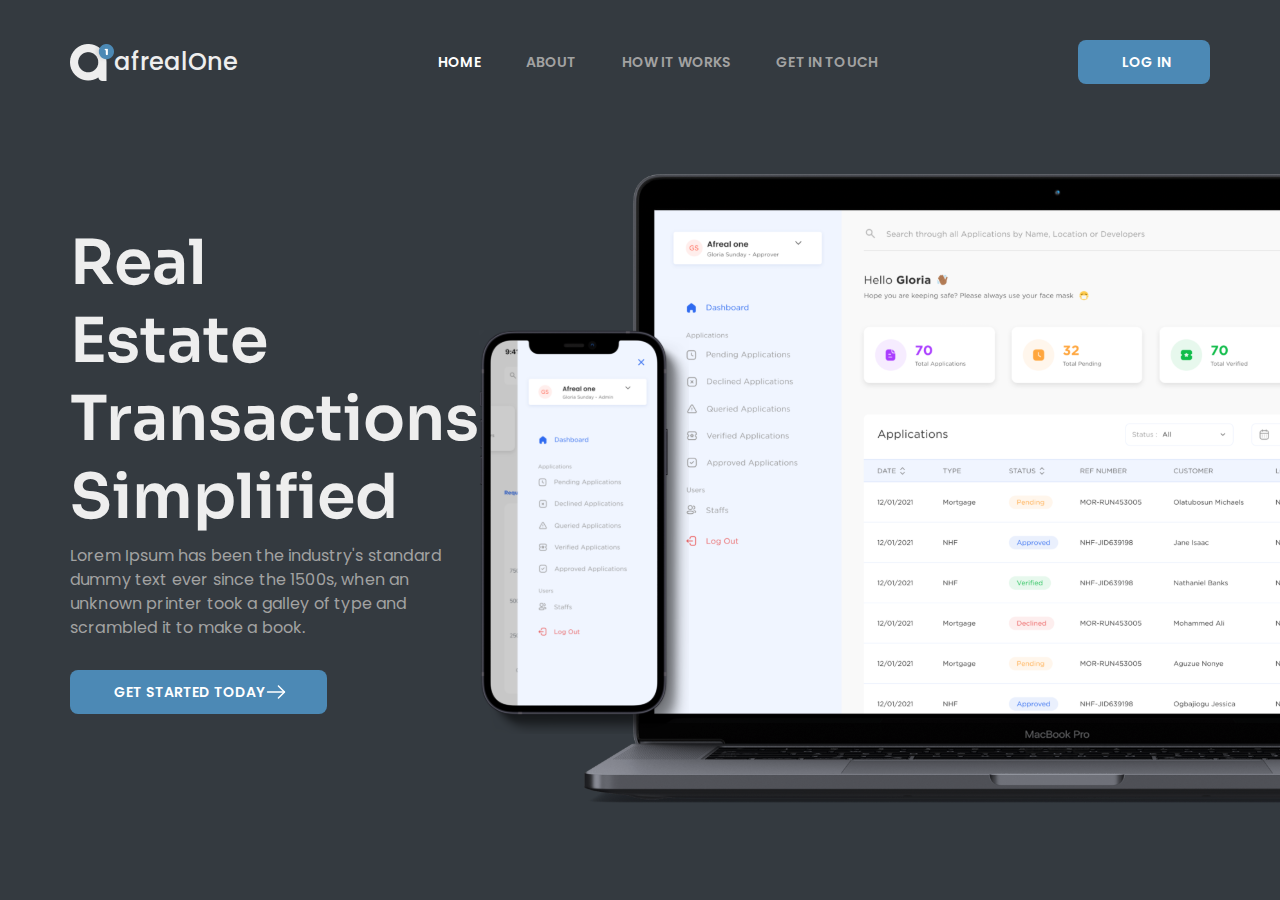
==== index.html @ ed039024 "home page and links" ====
<!DOCTYPE html>
<html lang="en">
  <head>
    <meta charset="UTF-8" />
    <meta http-equiv="X-UA-Compatible" content="IE=edge" />
    <meta name="viewport" content="width=device-width, initial-scale=1.0" />
    <link rel="stylesheet" href="./styles/main.css" />
    <link rel="stylesheet" href="./styles/bootstrap.min.css" />
    <title>Home</title>
  </head>
  <body style="background: #343a40">
    <!-- navbar -->
    <nav class="navbar-header">
      <div class="nav-logo">
        <img src="./images/logo.png" alt="" />
        <span class="logo-text">afrealOne</span>
      </div>
      <div>
        <a class="li_text active">Home</a>
        <a class="li_text">about</a>
        <a class="li_text">how it works</a>
        <a class="li_text">get in touch</a>
      </div>
      <div>
        <a class="b_button" href="/login.html">
          <span class="b_button_text"> LOG IN </span>
        </a>
      </div>
    </nav>
    <!-- end navbar -->

    <div style="display: flex; padding-top: 50px;">
      <div style="padding-left: 70px; padding-top: 50px;">
        <h1
          style="
            font-family: Sora;
            font-style: normal;
            font-weight: 600;
            font-size: 62px;
            line-height: 78px;

            color: #eeeeee;
          "
        >
          Real <br />
          Estate <br />
          Transactions <br />
          Simplified
        </h1>
        <p
          style="
            width: 376px;
            font-family: Poppins;
            font-style: normal;
            font-weight: normal;
            font-size: 16px;
            line-height: 24px;
            /* or 150% */

            letter-spacing: 0.01em;

            color: #a2a2a2;
          "
        >
          Lorem Ipsum has been the industry's standard dummy text ever since the
          1500s, when an unknown printer took a galley of type and scrambled it
          to make a book.
        </p>
        <a style="margin-top: 30px;" class="b_button" href="/signup.html">
          <span class="b_button_text"> GET STARTED TODAY </span>
          <svg
            width="24"
            height="24"
            viewBox="0 0 24 24"
            fill="none"
            xmlns="http://www.w3.org/2000/svg"
          >
            <path
              d="M14.43 18.82C14.24 18.82 14.05 18.75 13.9 18.6C13.61 18.31 13.61 17.83 13.9 17.54L19.44 12L13.9 6.46C13.61 6.17 13.61 5.69 13.9 5.4C14.19 5.11 14.67 5.11 14.96 5.4L21.03 11.47C21.32 11.76 21.32 12.24 21.03 12.53L14.96 18.6C14.81 18.75 14.62 18.82 14.43 18.82Z"
              fill="white"
            />
            <path
              d="M20.33 12.75H3.5C3.09 12.75 2.75 12.41 2.75 12C2.75 11.59 3.09 11.25 3.5 11.25H20.33C20.74 11.25 21.08 11.59 21.08 12C21.08 12.41 20.74 12.75 20.33 12.75Z"
              fill="white"
            />
          </svg>
        </a>
      </div>
      <!-- img -->
    <div style="    display: flex;
    justify-content: flex-end;
    width: 100%;">
        <svg width="874" height="632" viewBox="0 0 874 632" fill="none" xmlns="http://www.w3.org/2000/svg" xmlns:xlink="http://www.w3.org/1999/xlink">
            <rect x="105" width="1110" height="632" fill="url(#pattern0)"/>
            <rect y="156" width="210" height="404" fill="url(#pattern1)"/>
            <defs>
            <pattern id="pattern0" patternContentUnits="objectBoundingBox" width="1" height="1">
            <use xlink:href="#image0" transform="translate(0 -0.000207422) scale(0.000290023 0.000509376)"/>
            </pattern>
            <pattern id="pattern1" patternContentUnits="objectBoundingBox" width="1" height="1">
            <use xlink:href="#image1" transform="scale(0.000507614 0.000263435)"/>
            </pattern>
            <image id="image0" width="3448" height="1964" xlink:href="[data-uri]"/>
            <image id="image1" width="2062" height="3932" xlink:href="[data-uri]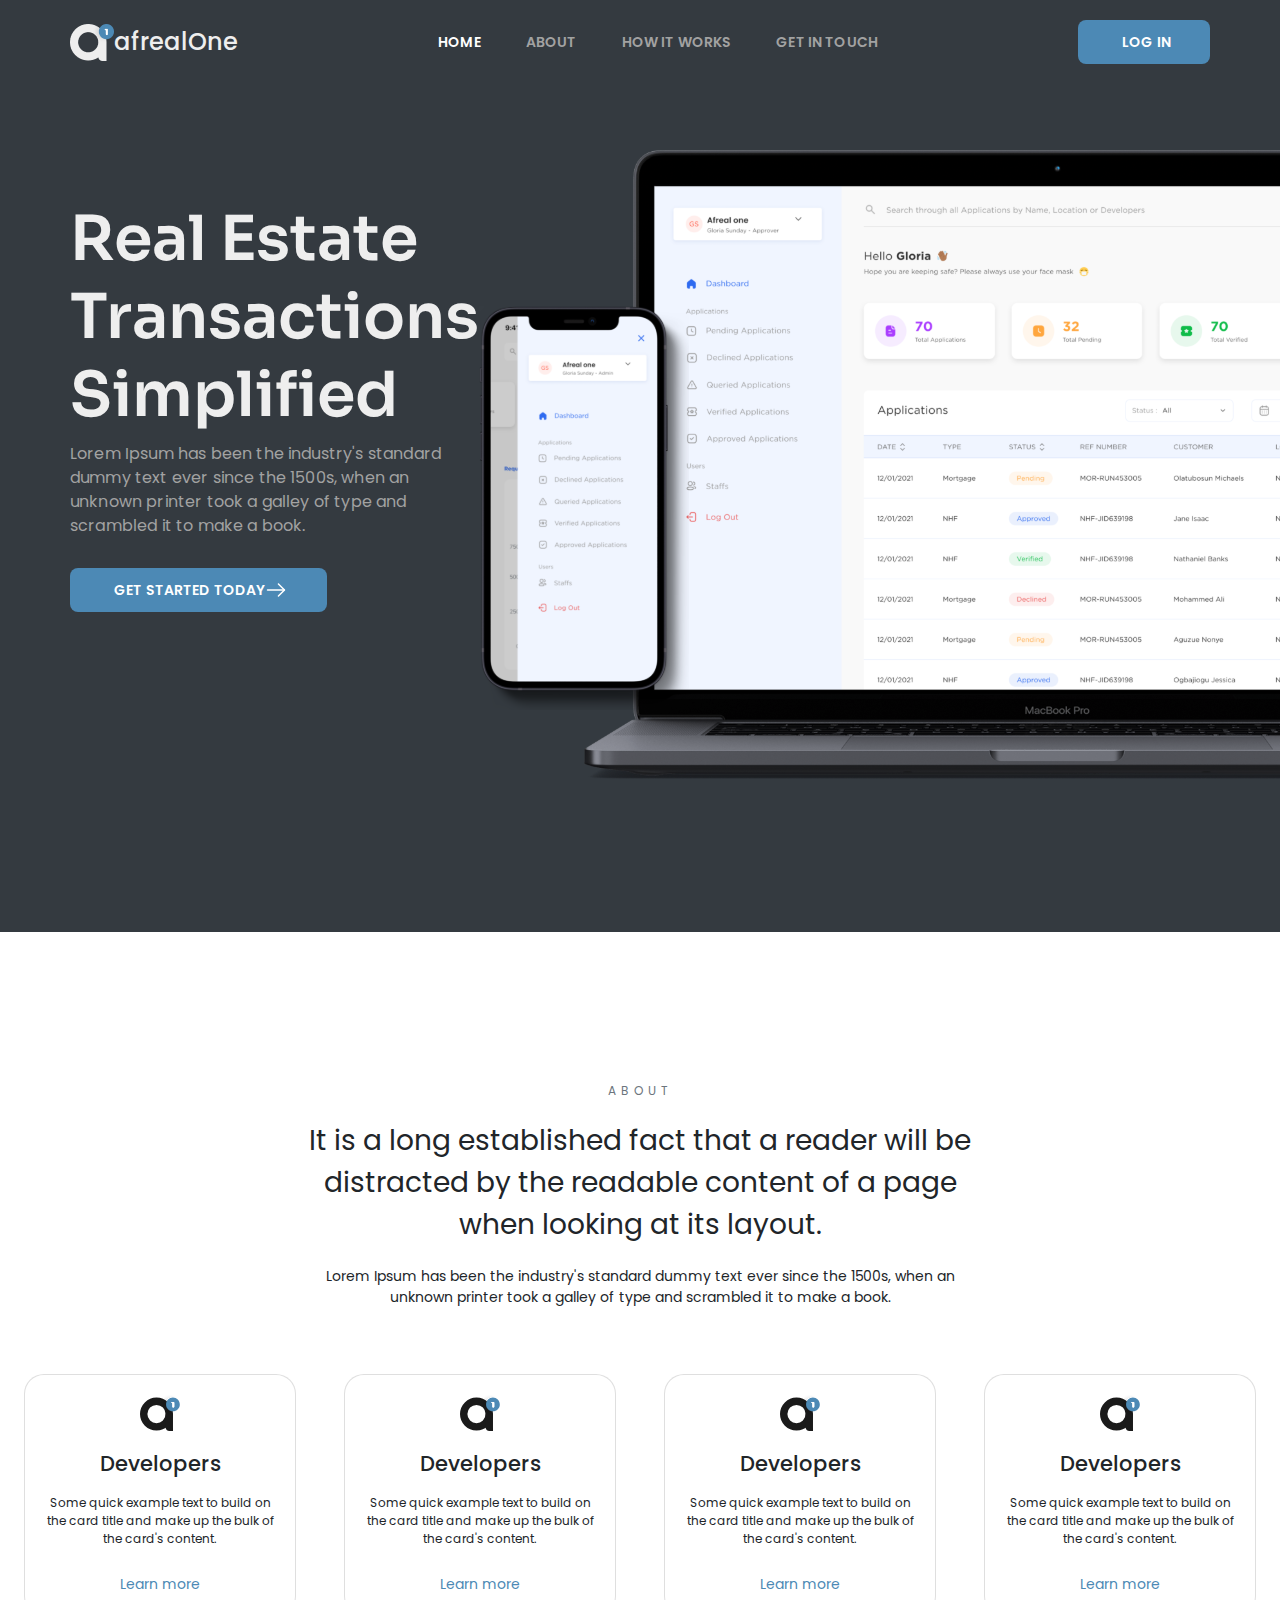
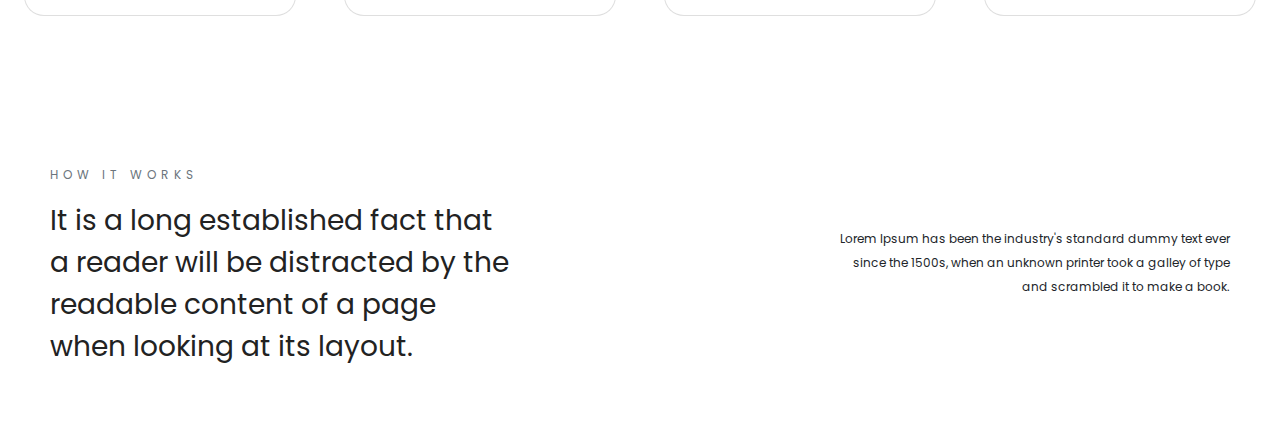
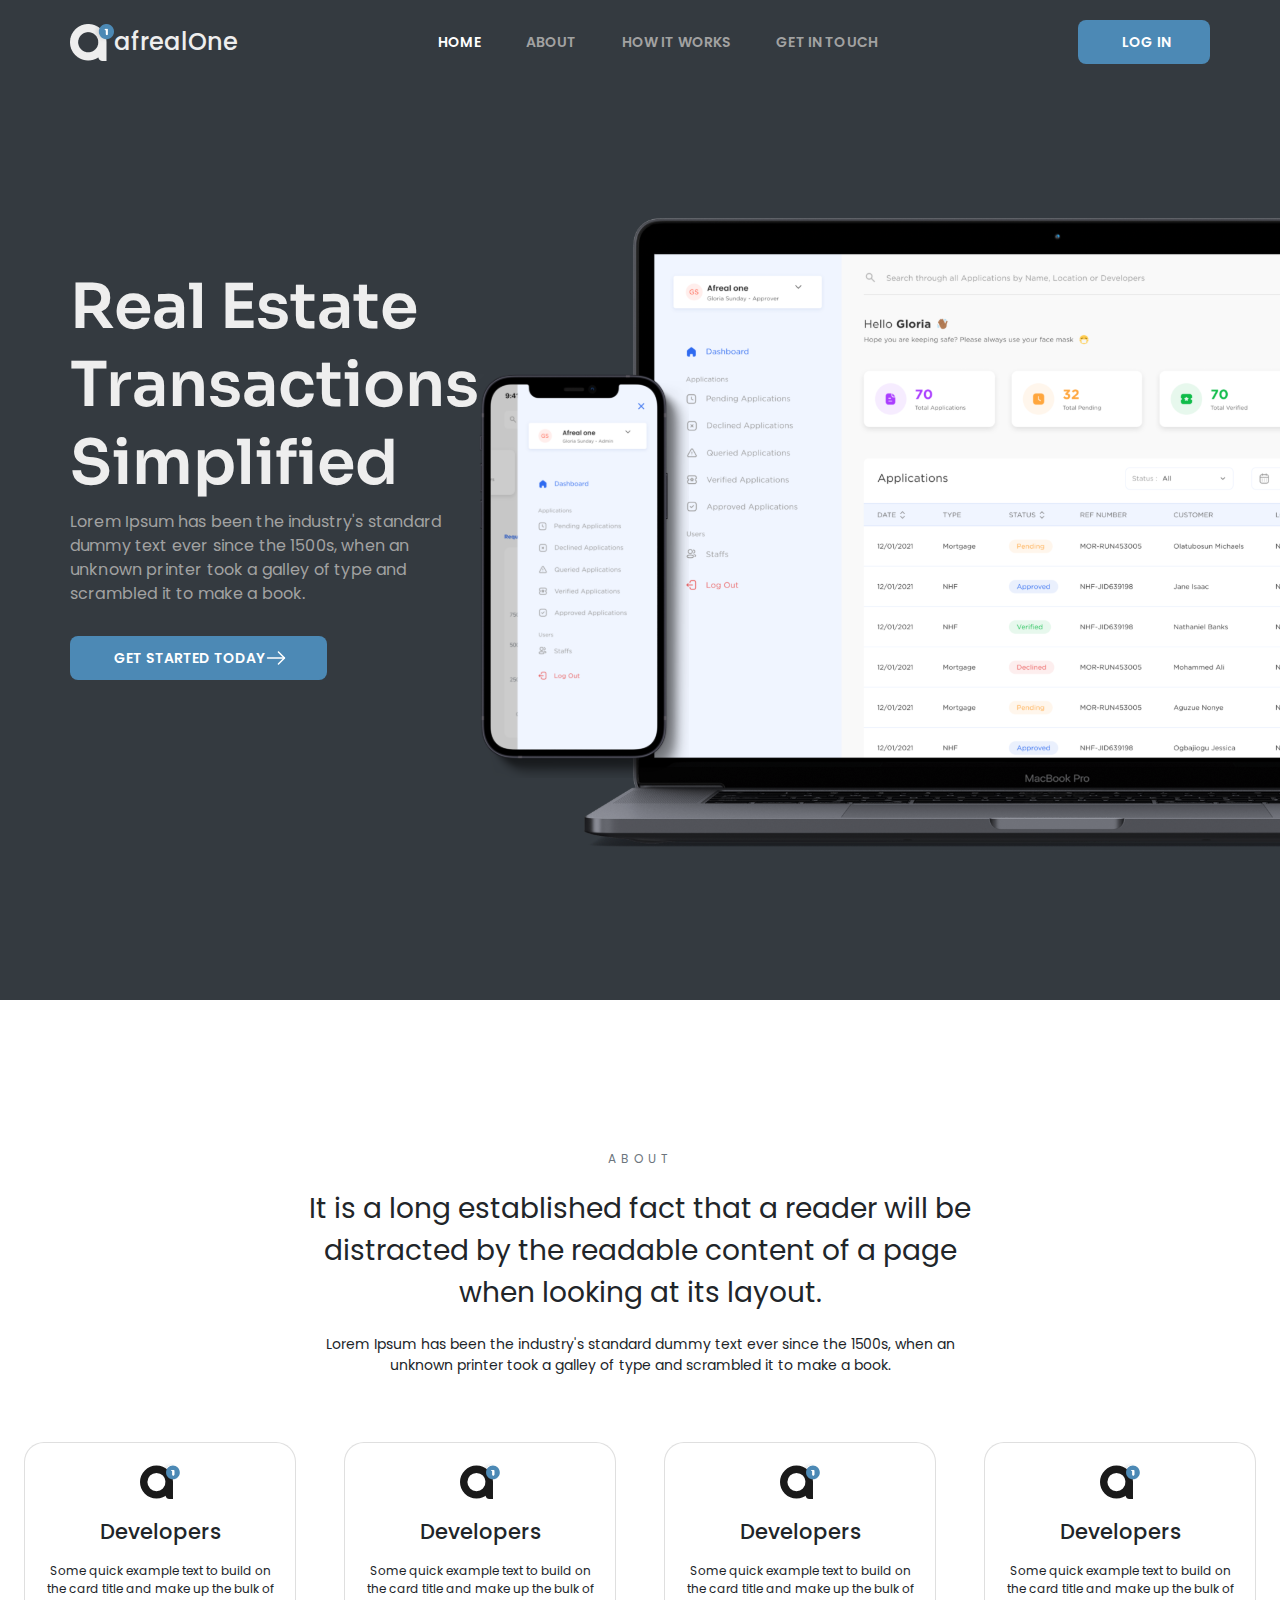
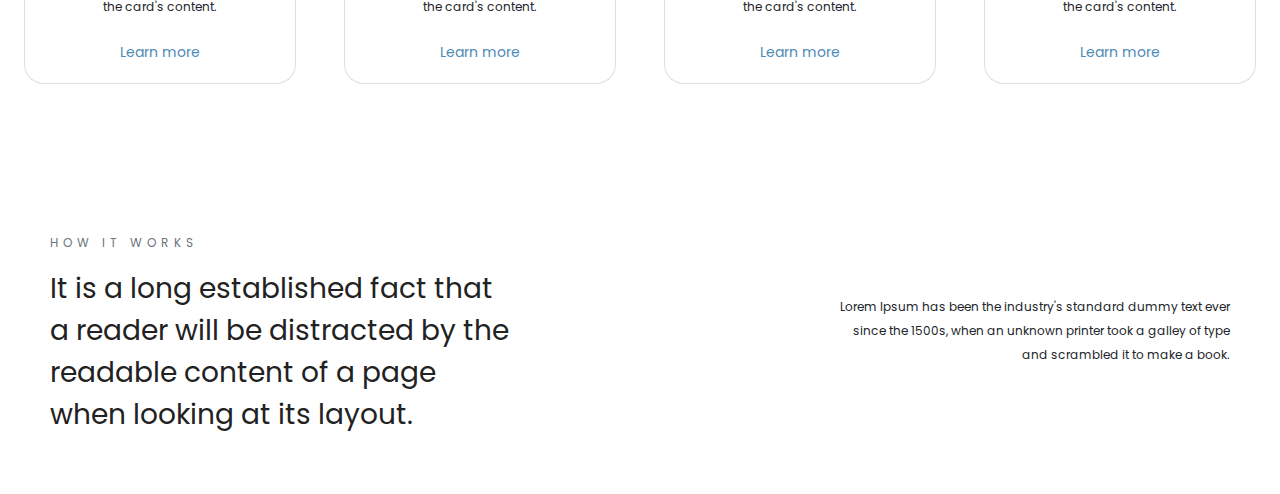
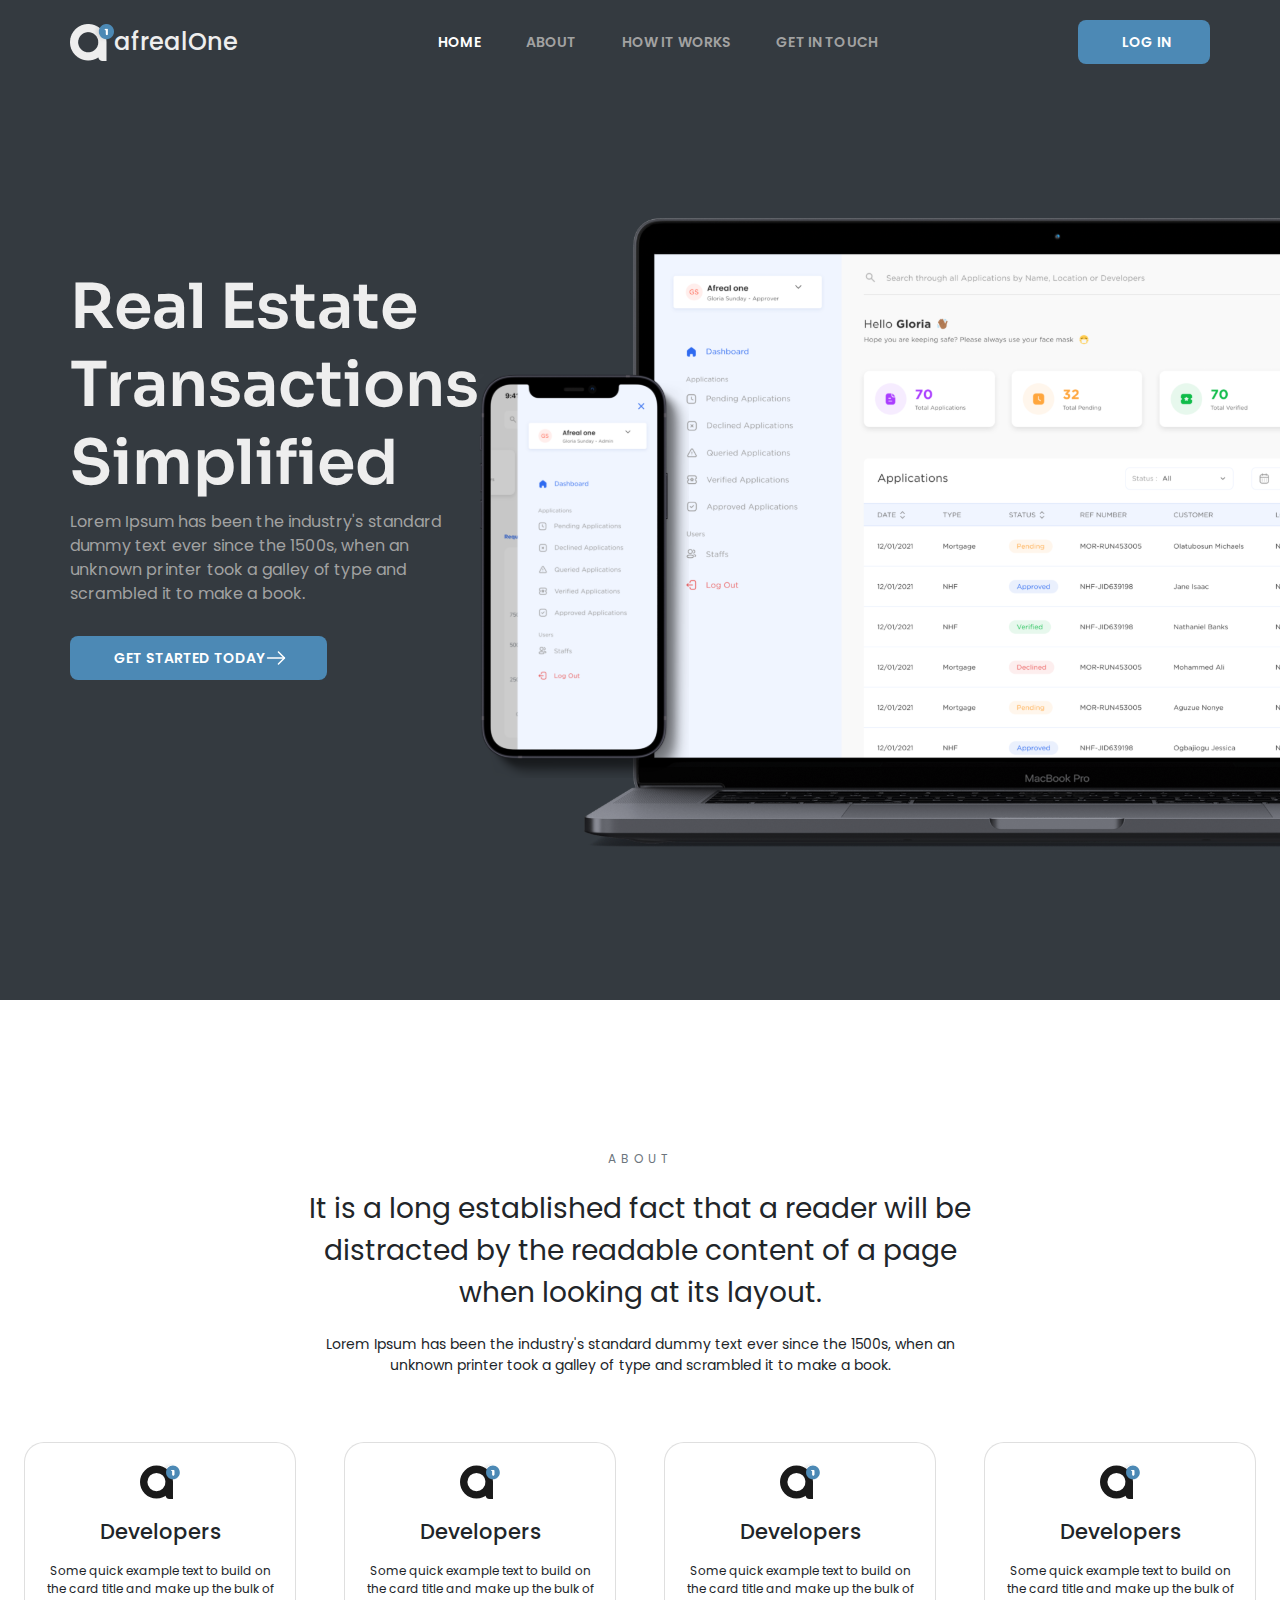
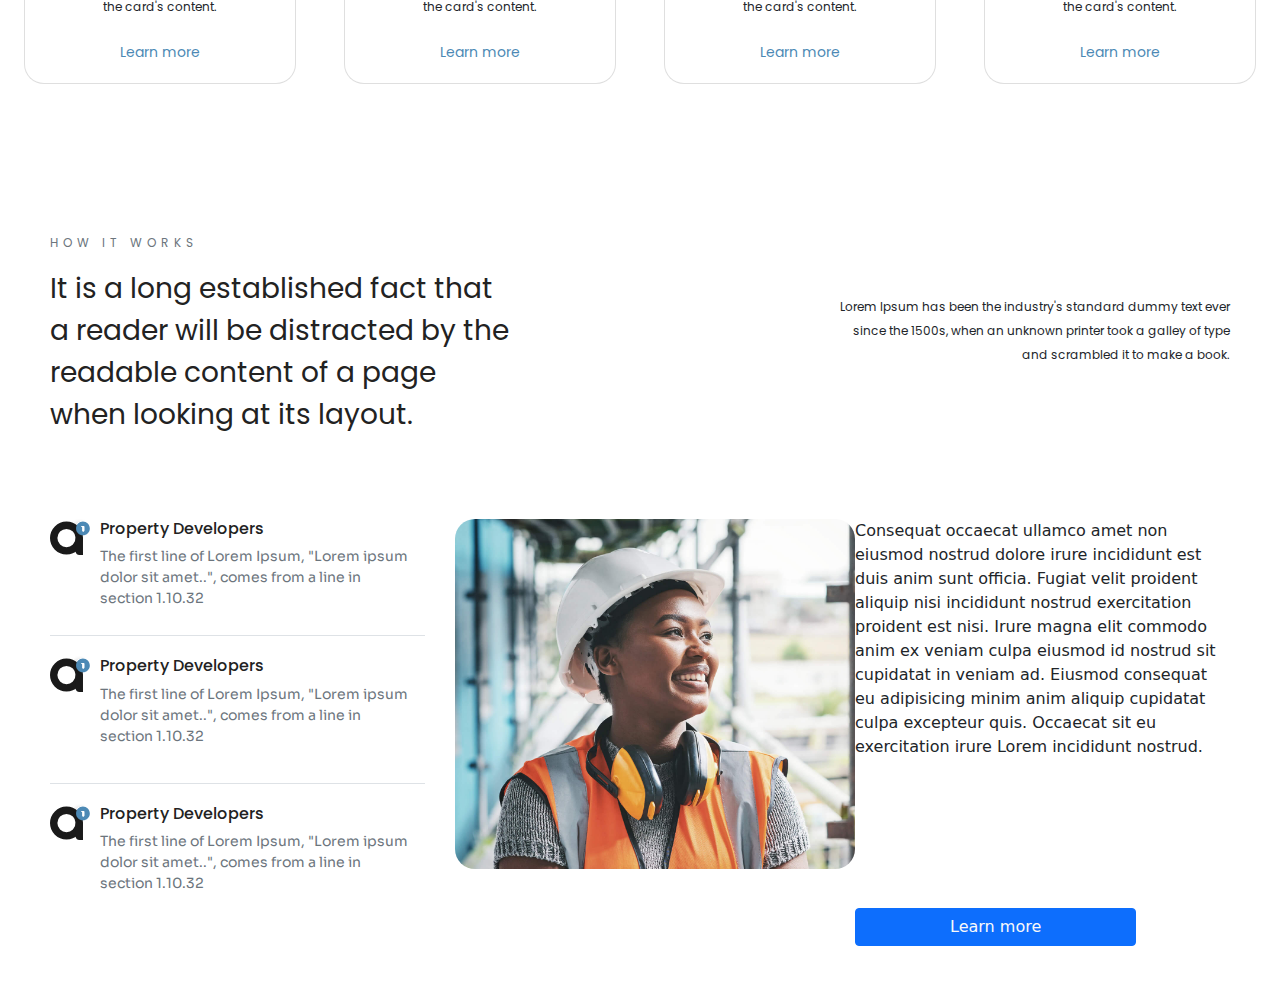
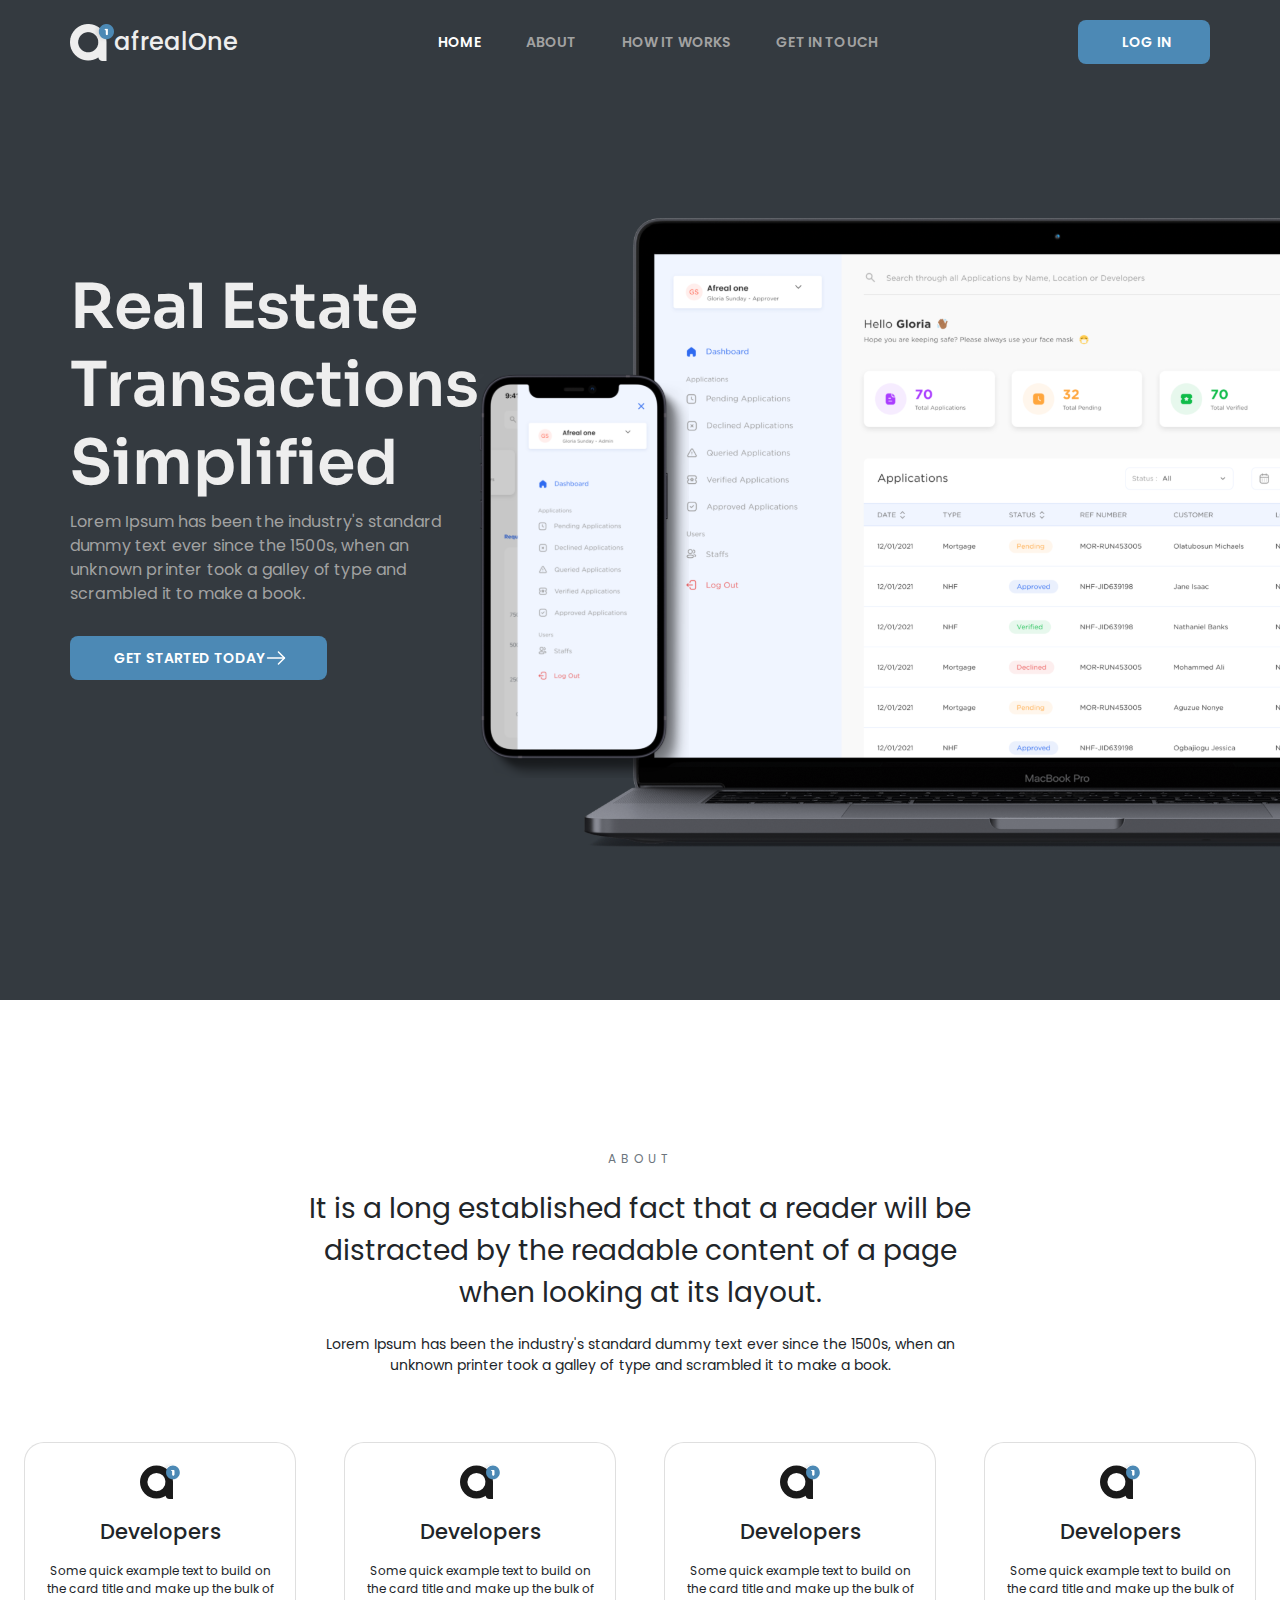
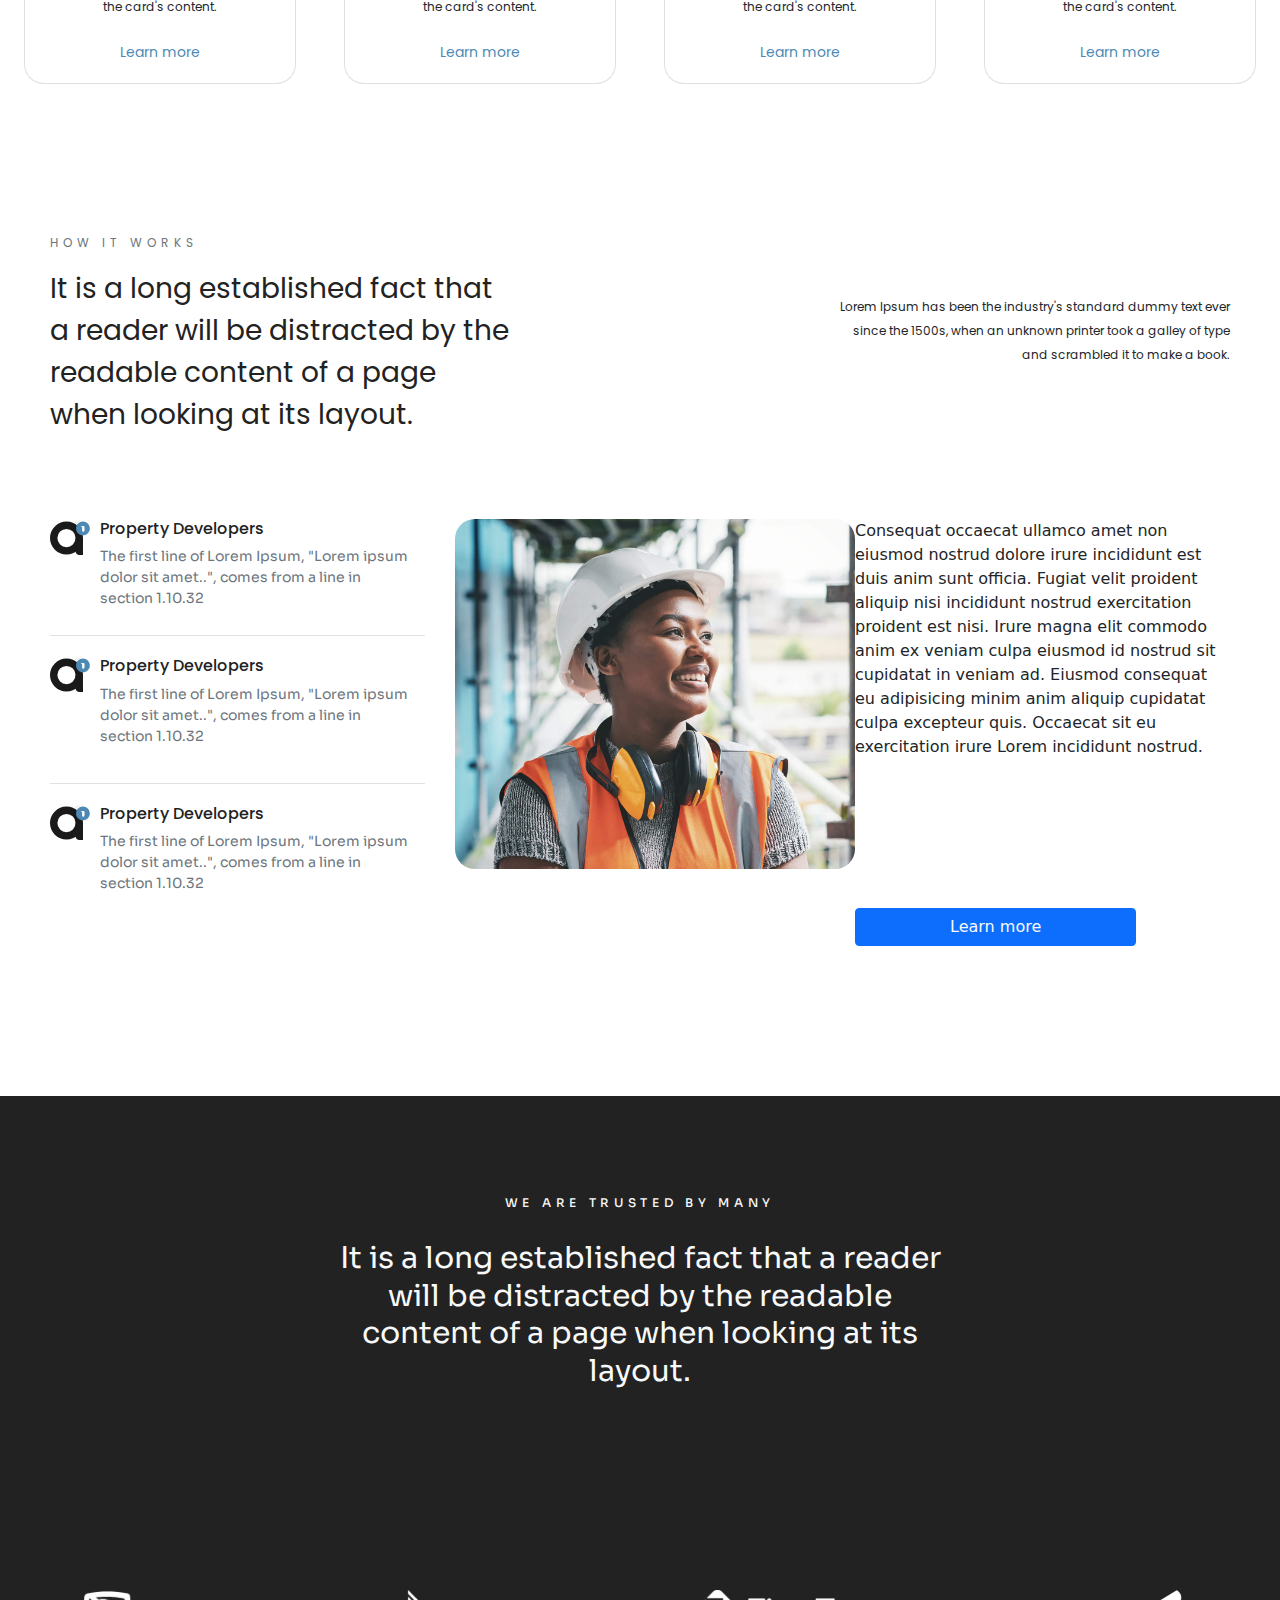
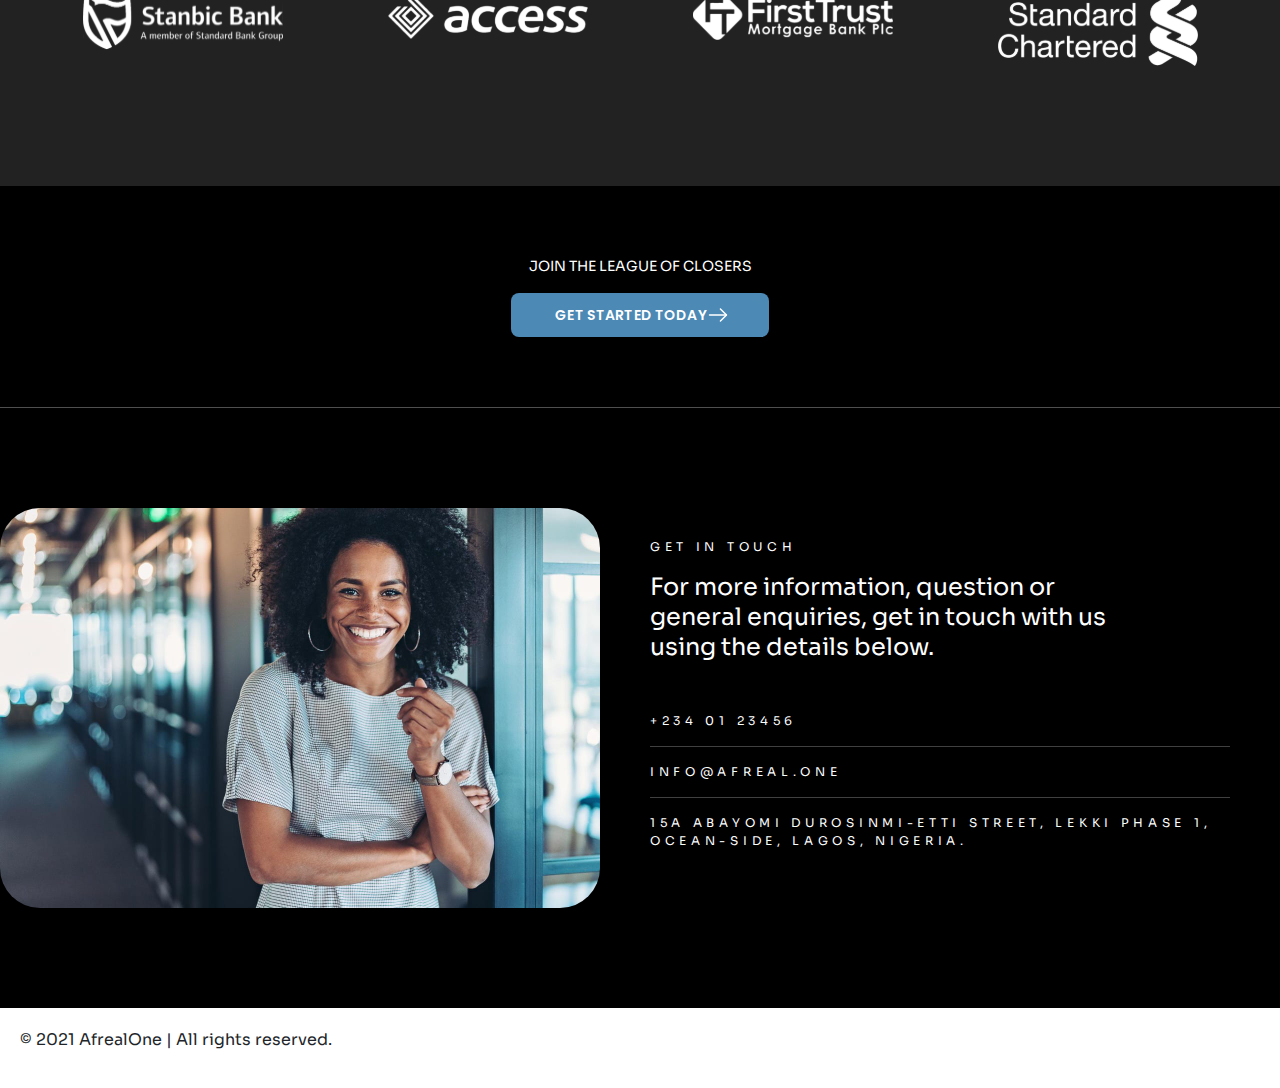
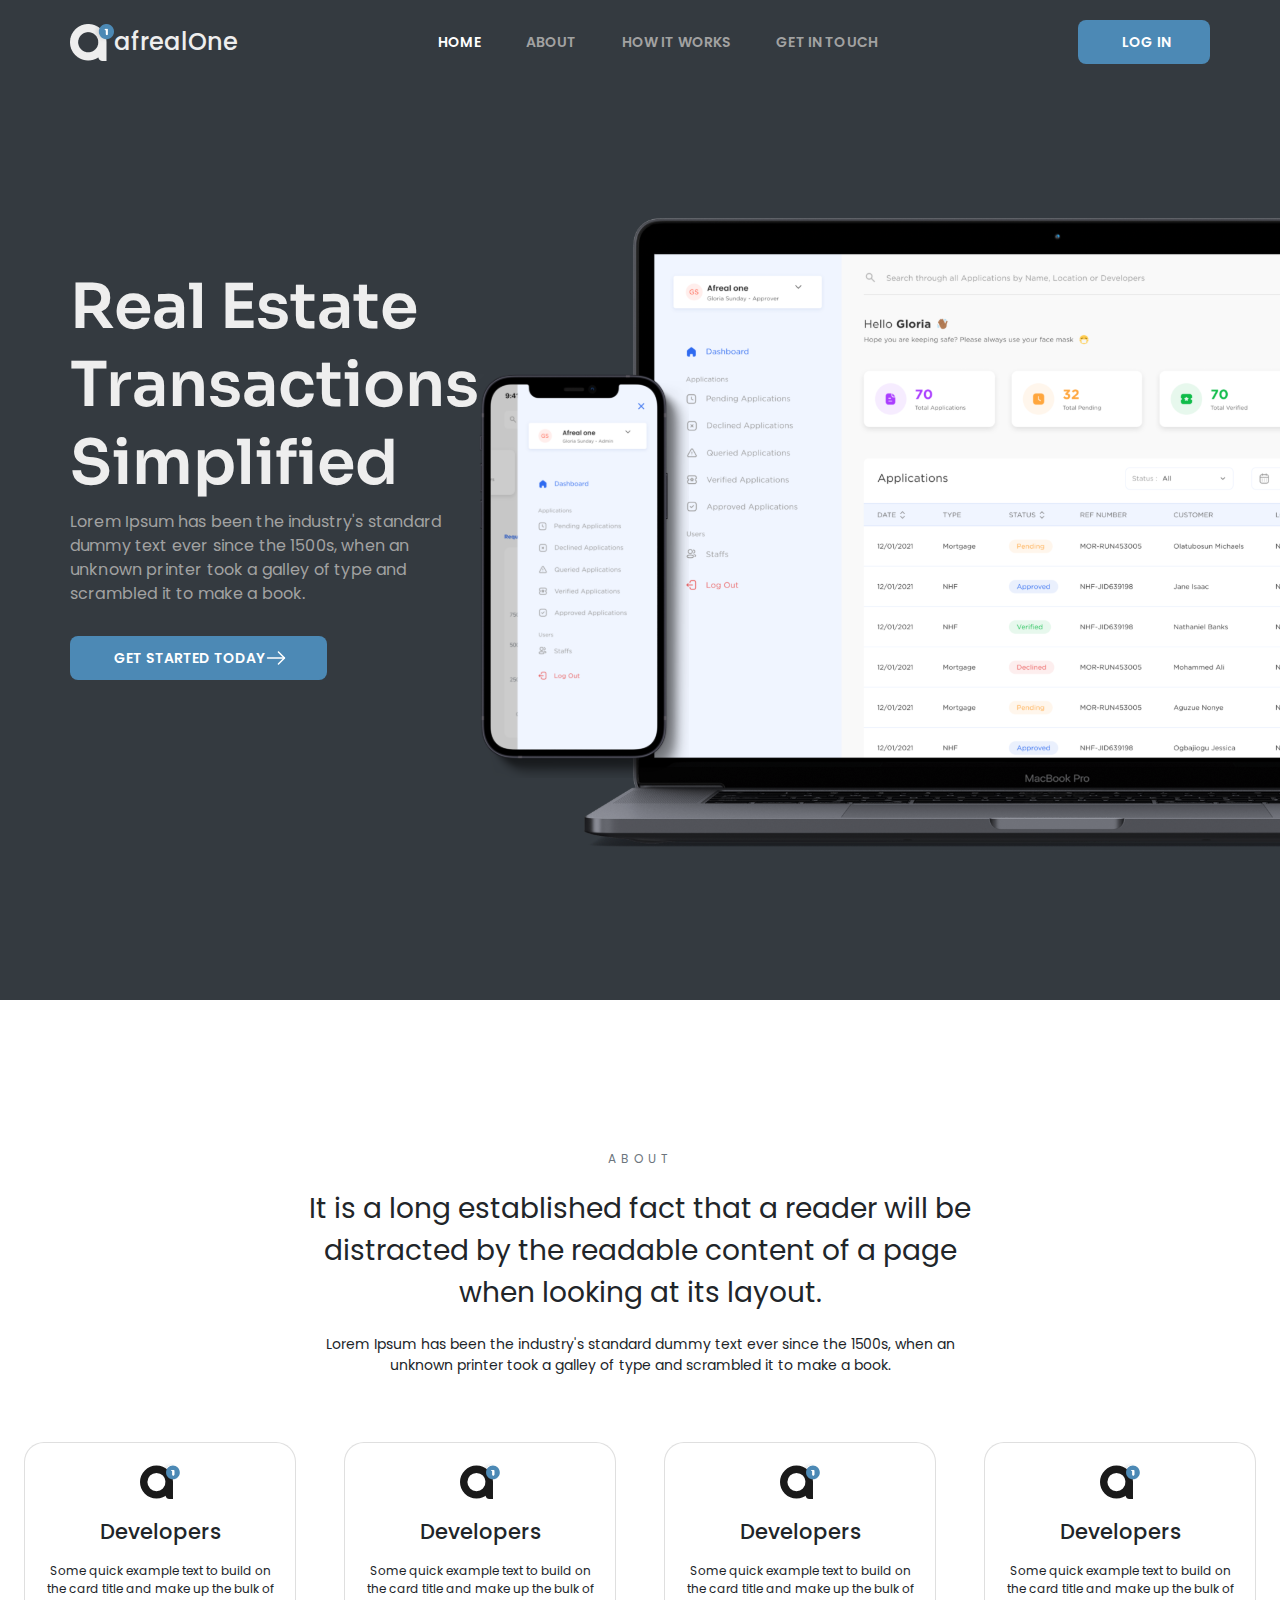
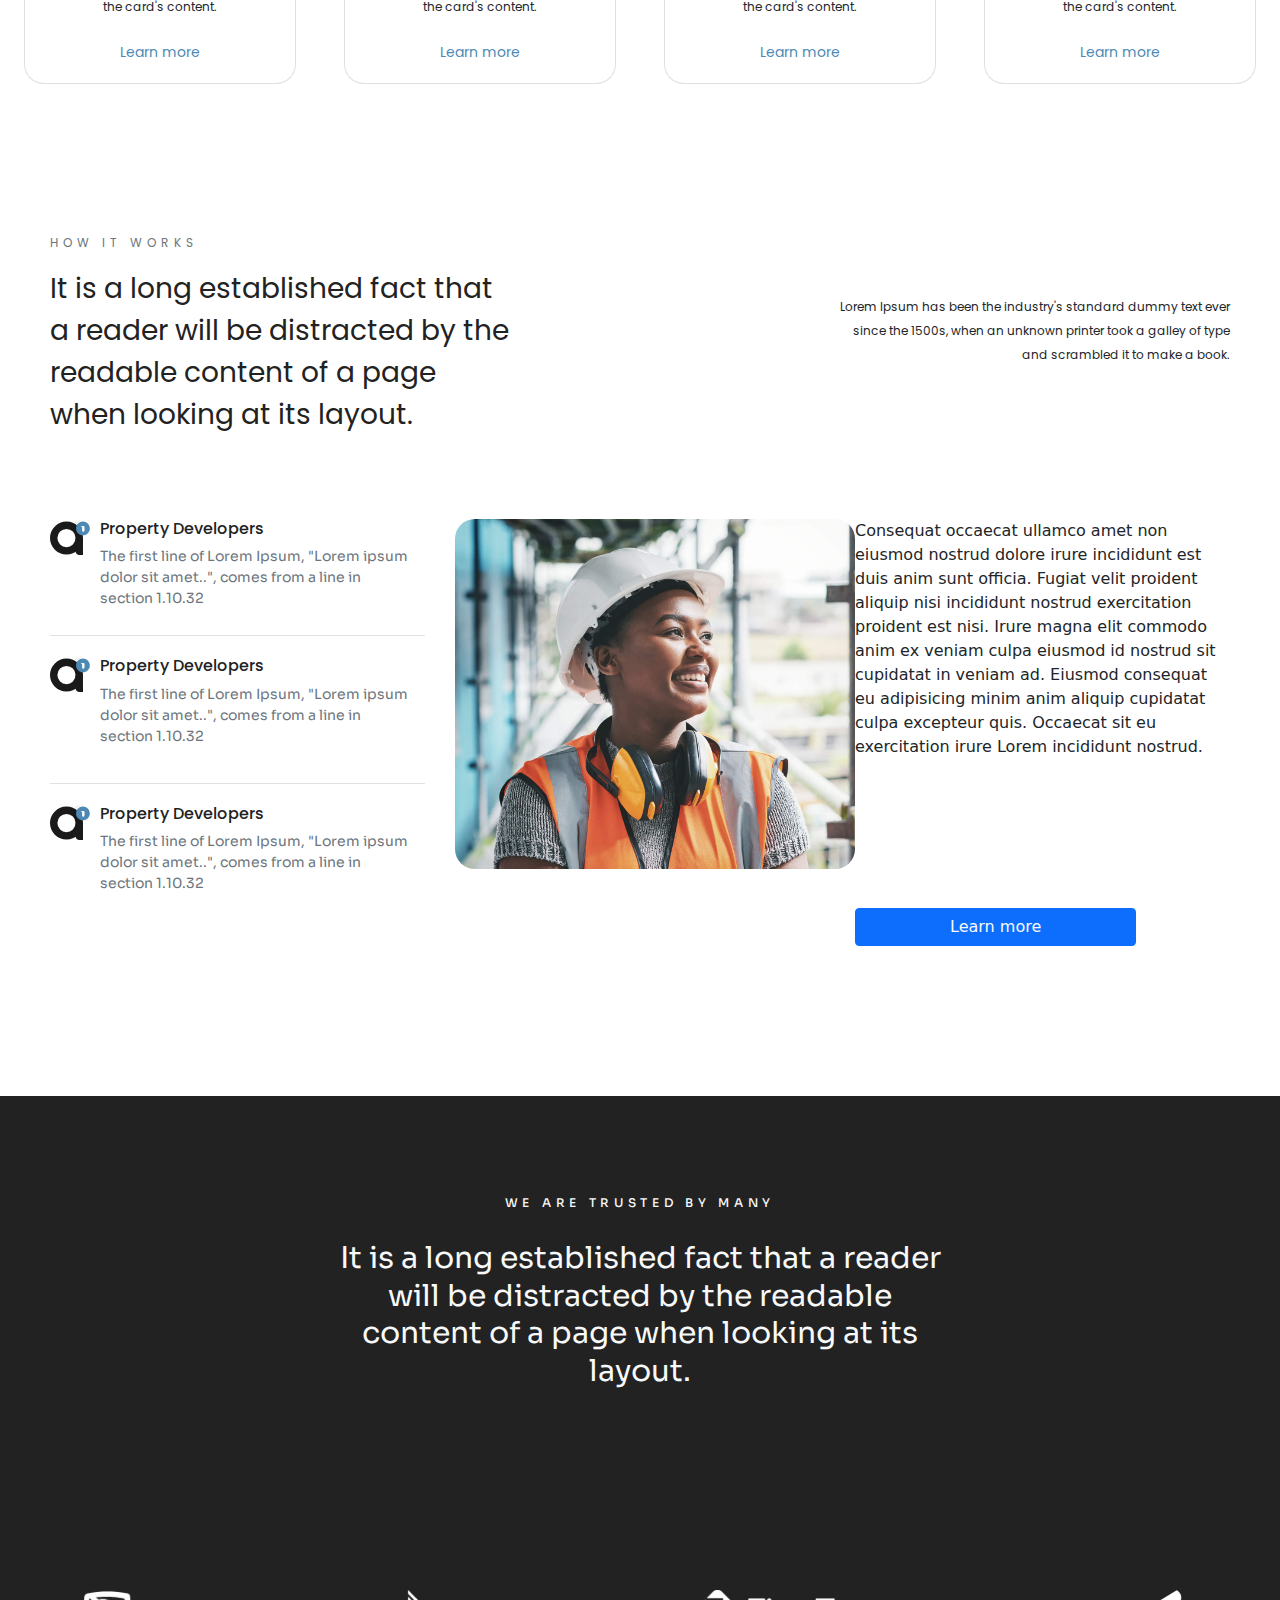
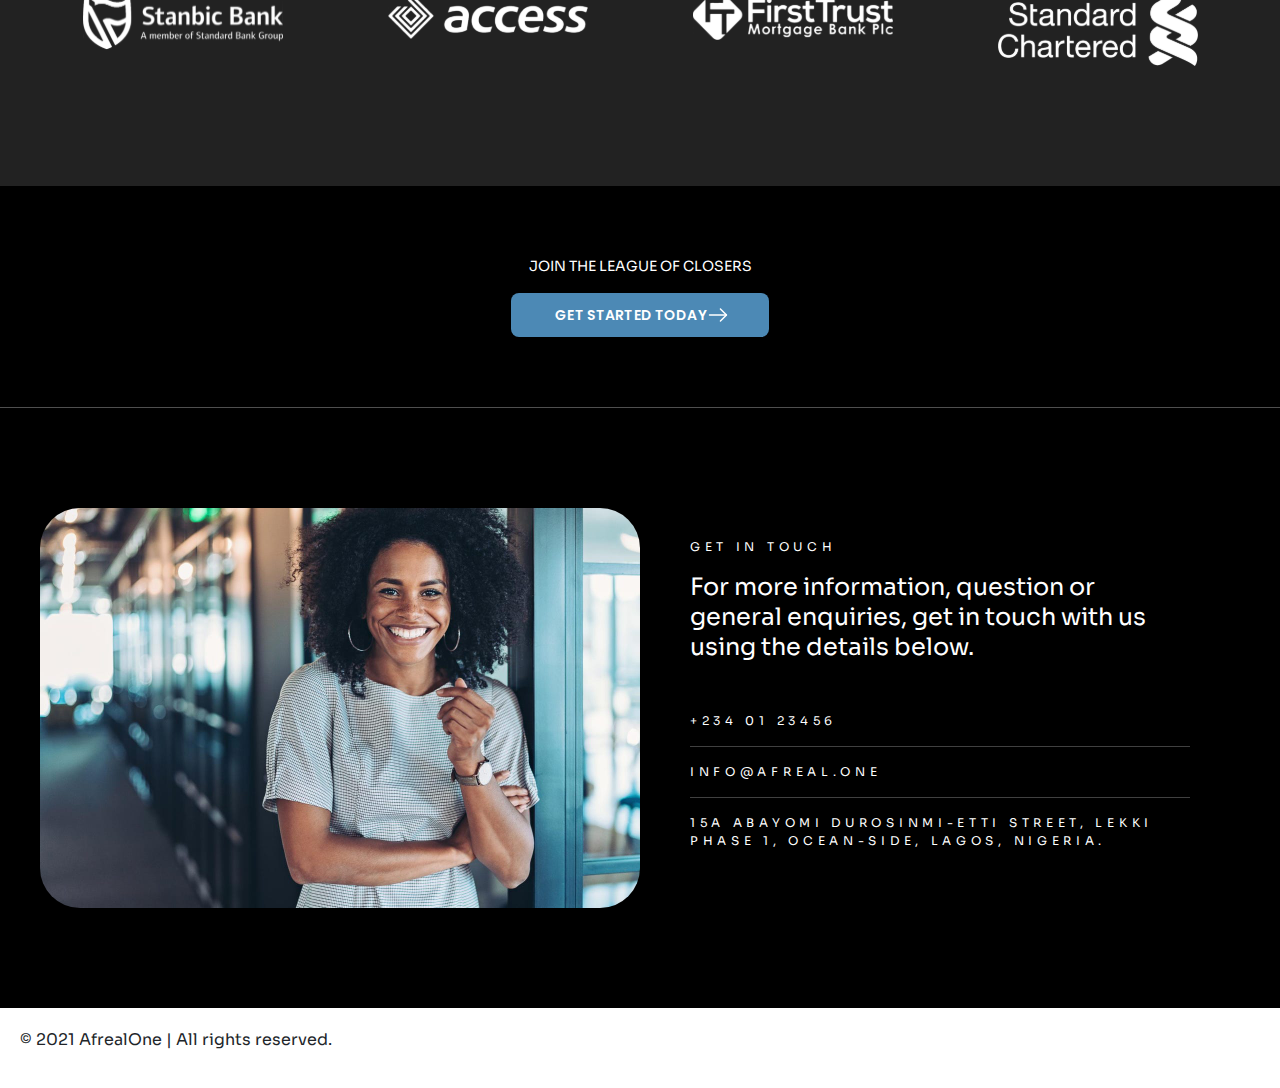
